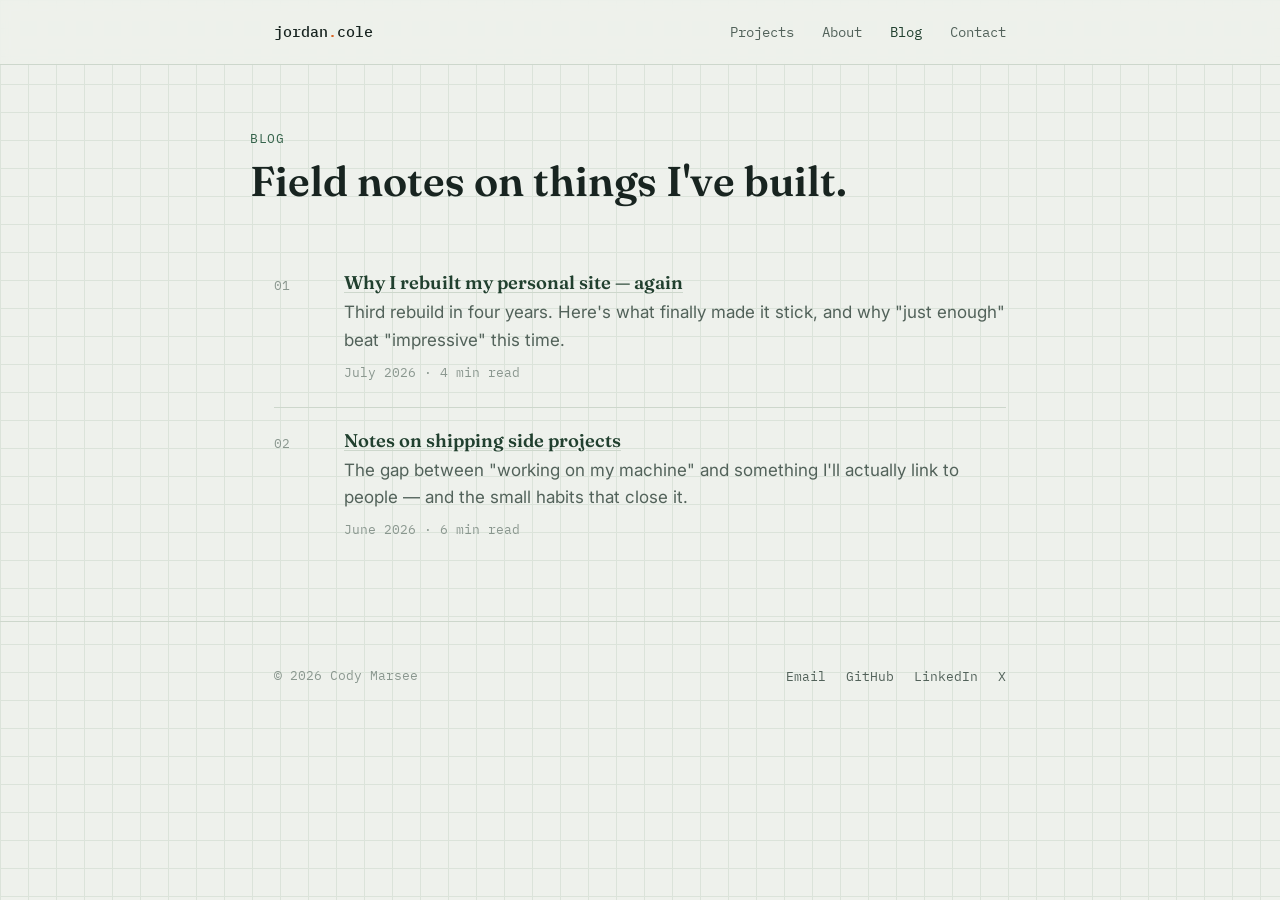
==== blog/index.html @ e90c06a2 "Initial site" ====
<!doctype html>
<html lang="en">
  <head>
    <meta charset="UTF-8" />
    <meta name="viewport" content="width=device-width, initial-scale=1.0" />
    <title>Blog — Cody Marsee</title>
    <meta
      name="description"
      content="Writing on the tools I build and how they came together."
    />
    <link rel="preconnect" href="https://fonts.googleapis.com" />
    <link
      href="https://fonts.googleapis.com/css2?family=Fraunces:opsz,wght@9..144,500;9..144,600&family=Inter:wght@400;500;600&family=IBM+Plex+Mono:wght@400;500&display=swap"
      rel="stylesheet"
    />
    <link rel="stylesheet" href="../css/style.css" />
  </head>
  <body>
    <header class="site-header">
      <div class="wrap">
        <a href="../index.html" class="logo"
          >jordan<span class="dot">.</span>cole</a
        >
        <button
          class="nav-toggle"
          aria-expanded="false"
          aria-label="Toggle navigation"
        >
          Menu
        </button>
        <ul class="nav-links">
          <li><a href="../index.html#projects">Projects</a></li>
          <li><a href="../index.html#about">About</a></li>
          <li><a href="index.html" aria-current="page">Blog</a></li>
          <li><a href="../index.html#contact">Contact</a></li>
        </ul>
      </div>
    </header>

    <main>
      <div class="wrap page-head">
        <span class="eyebrow">Blog</span>
        <h1>Field notes on things I've built.</h1>
      </div>

      <section class="block" style="border-top: none; padding-top: 0">
        <div class="wrap">
          <div class="entry post-entry" data-reveal>
            <span class="index-num">01</span>
            <div>
              <h3>
                <a href="why-i-rebuilt-my-site.html"
                  >Why I rebuilt my personal site — again</a
                >
              </h3>
              <p class="desc">
                Third rebuild in four years. Here's what finally made it stick,
                and why "just enough" beat "impressive" this time.
              </p>
              <span class="meta">July 2026 · 4 min read</span>
            </div>
          </div>

          <div class="entry post-entry" data-reveal>
            <span class="index-num">02</span>
            <div>
              <h3>
                <a href="notes-on-shipping-side-projects.html"
                  >Notes on shipping side projects</a
                >
              </h3>
              <p class="desc">
                The gap between "working on my machine" and something I'll
                actually link to people — and the small habits that close it.
              </p>
              <span class="meta">June 2026 · 6 min read</span>
            </div>
          </div>
        </div>
      </section>
    </main>

    <footer class="site-footer">
      <div class="wrap">
        <span class="copyright">© 2026 Cody Marsee</span>
        <ul class="footer-links">
          <li><a href="mailto:hello@example.com">Email</a></li>
          <li><a href="https://github.com/yourusername">GitHub</a></li>
          <li><a href="https://linkedin.com/in/yourusername">LinkedIn</a></li>
          <li><a href="https://x.com/yourusername">X</a></li>
        </ul>
      </div>
    </footer>

    <script src="../js/main.js"></script>
  </body>
</html>
---- css/style.css ----
/* ==========================================================================
   Tokens
   ========================================================================== */
:root {
  --paper: #eef1ec;
  --paper-line: #dbe3da;
  --surface: #ffffff;
  --ink: #182420;
  --ink-soft: #52625a;
  --ink-faint: #8a978f;
  --accent: #35634b;
  --accent-dark: #21402f;
  --mark: #d9601f;
  --mark-soft: #f3ddc9;
  --border: #cdd7cc;

  --font-display: "Fraunces", Georgia, serif;
  --font-body: "Inter", -apple-system, BlinkMacSystemFont, sans-serif;
  --font-mono: "IBM Plex Mono", "SFMono-Regular", Menlo, monospace;

  --max-width: 780px;
  --radius: 3px;
}

/* ==========================================================================
   Reset & base
   ========================================================================== */
* { box-sizing: border-box; }
html { scroll-behavior: smooth; }
@media (prefers-reduced-motion: reduce) {
  html { scroll-behavior: auto; }
  *, *::before, *::after {
    animation-duration: 0.01ms !important;
    animation-iteration-count: 1 !important;
    transition-duration: 0.01ms !important;
    scroll-behavior: auto !important;
  }
}

body {
  margin: 0;
  background-color: var(--paper);
  background-image:
    linear-gradient(var(--paper-line) 1px, transparent 1px),
    linear-gradient(90deg, var(--paper-line) 1px, transparent 1px);
  background-size: 28px 28px;
  color: var(--ink);
  font-family: var(--font-body);
  font-size: 17px;
  line-height: 1.6;
  -webkit-font-smoothing: antialiased;
}

h1, h2, h3 {
  font-family: var(--font-display);
  font-weight: 600;
  line-height: 1.15;
  margin: 0 0 0.5em;
  color: var(--ink);
}

p { margin: 0 0 1em; }

a {
  color: var(--accent-dark);
  text-decoration-color: var(--border);
  text-underline-offset: 3px;
}
a:hover { color: var(--mark); }

a:focus-visible,
button:focus-visible {
  outline: 2px solid var(--mark);
  outline-offset: 3px;
}

code, kbd {
  font-family: var(--font-mono);
  font-size: 0.9em;
  background: var(--surface);
  border: 1px solid var(--border);
  border-radius: var(--radius);
  padding: 0.1em 0.4em;
}

img { max-width: 100%; display: block; }

.wrap {
  max-width: var(--max-width);
  margin: 0 auto;
  padding: 0 24px;
}

.eyebrow {
  font-family: var(--font-mono);
  font-size: 13px;
  letter-spacing: 0.04em;
  color: var(--accent);
  text-transform: uppercase;
  margin-bottom: 0.6em;
  display: block;
}

/* ==========================================================================
   Site header / nav
   ========================================================================== */
.site-header {
  border-bottom: 1px solid var(--border);
  background: rgba(238, 241, 236, 0.85);
  backdrop-filter: blur(6px);
  position: sticky;
  top: 0;
  z-index: 20;
}

.site-header .wrap {
  display: flex;
  align-items: center;
  justify-content: space-between;
  height: 64px;
}

.logo {
  font-family: var(--font-mono);
  font-weight: 500;
  font-size: 15px;
  color: var(--ink);
  text-decoration: none;
}
.logo .dot { color: var(--mark); }

.nav-links {
  display: flex;
  gap: 28px;
  list-style: none;
  margin: 0;
  padding: 0;
}
.nav-links a {
  font-family: var(--font-mono);
  font-size: 14px;
  text-decoration: none;
  color: var(--ink-soft);
}
.nav-links a:hover,
.nav-links a[aria-current="page"] { color: var(--accent-dark); }

.nav-toggle { display: none; }

@media (max-width: 620px) {
  .nav-links {
    position: fixed;
    inset: 64px 0 auto 0;
    background: var(--paper);
    border-bottom: 1px solid var(--border);
    flex-direction: column;
    padding: 20px 24px;
    gap: 16px;
    transform: translateY(-8px);
    opacity: 0;
    pointer-events: none;
    transition: transform 0.18s ease, opacity 0.18s ease;
  }
  .nav-links.open {
    transform: translateY(0);
    opacity: 1;
    pointer-events: auto;
  }
  .nav-toggle {
    display: inline-flex;
    align-items: center;
    gap: 8px;
    background: none;
    border: 1px solid var(--border);
    border-radius: var(--radius);
    padding: 6px 10px;
    font-family: var(--font-mono);
    font-size: 13px;
    color: var(--ink);
    cursor: pointer;
  }
}

/* ==========================================================================
   Hero
   ========================================================================== */
.hero {
  padding: 96px 0 64px;
}

.hero h1 {
  font-size: clamp(2.4rem, 5vw, 3.6rem);
  max-width: 11ch;
}

.hero .role {
  color: var(--accent);
}

.hero p.lede {
  max-width: 46ch;
  color: var(--ink-soft);
  font-size: 1.1rem;
}

.status-line {
  margin-top: 28px;
  font-family: var(--font-mono);
  font-size: 14px;
  color: var(--ink-soft);
  display: inline-flex;
  align-items: center;
  border: 1px solid var(--border);
  background: var(--surface);
  border-radius: var(--radius);
  padding: 8px 14px;
}
.status-line .prompt { color: var(--mark); margin-right: 8px; }
.status-line .cursor {
  display: inline-block;
  width: 8px;
  height: 1em;
  background: var(--ink);
  margin-left: 6px;
  animation: blink 1s steps(1) infinite;
  vertical-align: text-bottom;
}
@keyframes blink { 50% { opacity: 0; } }

.hero-links {
  margin-top: 28px;
  display: flex;
  gap: 14px;
  flex-wrap: wrap;
}

.btn {
  font-family: var(--font-mono);
  font-size: 14px;
  text-decoration: none;
  padding: 10px 18px;
  border-radius: var(--radius);
  border: 1px solid var(--ink);
  color: var(--ink);
  display: inline-block;
  transition: background 0.15s ease, color 0.15s ease, transform 0.15s ease;
}
.btn:hover { background: var(--ink); color: var(--paper); transform: translateY(-1px); }
.btn.primary { background: var(--accent); border-color: var(--accent); color: #fff; }
.btn.primary:hover { background: var(--accent-dark); border-color: var(--accent-dark); }

/* ==========================================================================
   Sections
   ========================================================================== */
section.block {
  padding: 56px 0;
  border-top: 1px solid var(--border);
}

.section-head {
  display: flex;
  align-items: baseline;
  justify-content: space-between;
  margin-bottom: 32px;
  gap: 16px;
}
.section-head h2 { font-size: 1.6rem; margin: 0; }
.section-head .view-all {
  font-family: var(--font-mono);
  font-size: 13px;
  white-space: nowrap;
}

.tags {
  display: flex;
  flex-wrap: wrap;
  gap: 8px;
  margin: 12px 0 0;
  padding: 0;
  list-style: none;
}
.tag {
  font-family: var(--font-mono);
  font-size: 12px;
  color: var(--ink-soft);
  background: var(--surface);
  border: 1px solid var(--border);
  border-radius: 999px;
  padding: 3px 10px;
}

/* Index-numbered entries (projects, posts) */
.entry {
  display: grid;
  grid-template-columns: 52px 1fr;
  gap: 18px;
  padding: 22px 0;
  border-top: 1px solid var(--border);
}
.entry:first-of-type { border-top: none; }
.entry .index-num {
  font-family: var(--font-mono);
  font-size: 13px;
  color: var(--ink-faint);
  padding-top: 4px;
}
.entry h3 { font-size: 1.15rem; margin-bottom: 6px; }
.entry .desc { color: var(--ink-soft); margin-bottom: 10px; }
.entry .meta {
  font-family: var(--font-mono);
  font-size: 12.5px;
  color: var(--ink-faint);
}
.entry .links { margin-top: 10px; display: flex; gap: 16px; }
.entry .links a { font-size: 14px; font-weight: 500; }

@media (max-width: 480px) {
  .entry { grid-template-columns: 1fr; }
  .entry .index-num { padding-top: 0; }
}

/* About */
.about-grid {
  display: grid;
  grid-template-columns: 1fr;
  gap: 8px;
}
.skill-list {
  display: flex;
  flex-wrap: wrap;
  gap: 8px;
  margin-top: 18px;
  padding: 0;
  list-style: none;
}

/* Footer */
.site-footer {
  border-top: 1px solid var(--border);
  padding: 40px 0 64px;
}
.site-footer .wrap {
  display: flex;
  justify-content: space-between;
  align-items: center;
  flex-wrap: wrap;
  gap: 16px;
}
.footer-links { display: flex; gap: 20px; list-style: none; margin: 0; padding: 0; }
.footer-links a {
  font-family: var(--font-mono);
  font-size: 13px;
  text-decoration: none;
  color: var(--ink-soft);
}
.copyright {
  font-family: var(--font-mono);
  font-size: 12.5px;
  color: var(--ink-faint);
}

/* ==========================================================================
   Blog index & posts
   ========================================================================== */
.page-head {
  padding: 64px 0 24px;
}
.page-head h1 { font-size: clamp(2rem, 4vw, 2.6rem); }

.post-entry .desc { margin-bottom: 4px; }

.post article {
  padding: 48px 0 80px;
}
.post .post-meta {
  font-family: var(--font-mono);
  font-size: 13px;
  color: var(--ink-faint);
  margin-bottom: 8px;
}
.post h1 { font-size: clamp(1.9rem, 4vw, 2.5rem); max-width: 18ch; }
.post .content { max-width: 62ch; }
.post .content h2 { font-size: 1.35rem; margin-top: 1.6em; }
.post .content p { color: var(--ink-soft); }
.post .content blockquote {
  margin: 1.4em 0;
  padding: 4px 0 4px 18px;
  border-left: 3px solid var(--accent);
  color: var(--ink-soft);
  font-style: italic;
}
.back-link {
  font-family: var(--font-mono);
  font-size: 14px;
  display: inline-block;
  margin-bottom: 8px;
}

/* Reveal-on-scroll */
[data-reveal] {
  opacity: 0;
  transform: translateY(10px);
  transition: opacity 0.5s ease, transform 0.5s ease;
}
[data-reveal].revealed {
  opacity: 1;
  transform: translateY(0);
}
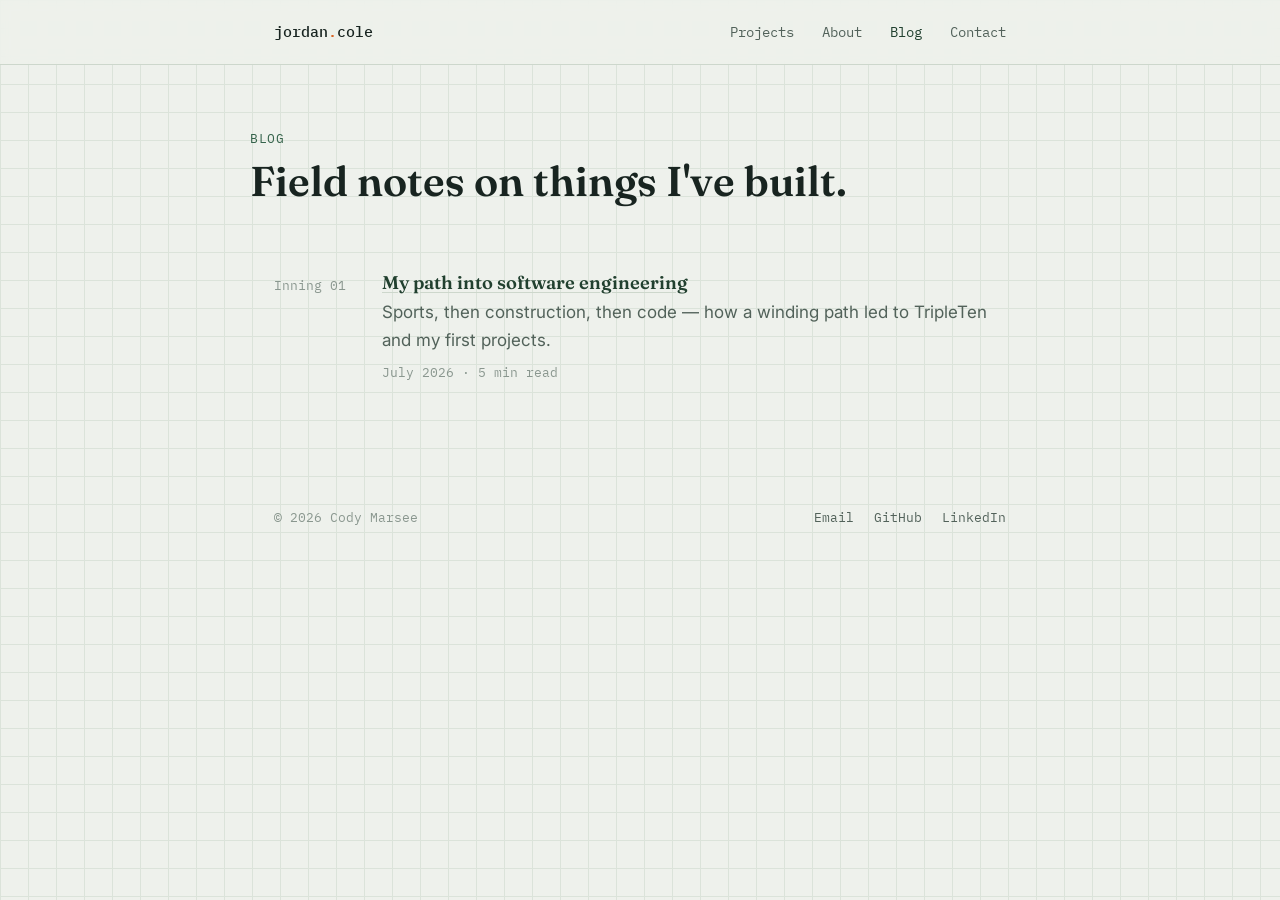
==== commit db6ae0cf: "Add first blog post, remove placeholders" ====
--- a/blog/index.html
+++ b/blog/index.html
@@ -46,34 +46,18 @@
       <section class="block" style="border-top: none; padding-top: 0">
         <div class="wrap">
           <div class="entry post-entry" data-reveal>
-            <span class="index-num">01</span>
+            <span class="index-num">Inning 01</span>
             <div>
               <h3>
-                <a href="why-i-rebuilt-my-site.html"
-                  >Why I rebuilt my personal site — again</a
+                <a href="my-path-into-software-engineering.html"
+                  >My path into software engineering</a
                 >
               </h3>
               <p class="desc">
-                Third rebuild in four years. Here's what finally made it stick,
-                and why "just enough" beat "impressive" this time.
+                Sports, then construction, then code — how a winding path led to
+                TripleTen and my first projects.
               </p>
-              <span class="meta">July 2026 · 4 min read</span>
-            </div>
-          </div>
-
-          <div class="entry post-entry" data-reveal>
-            <span class="index-num">02</span>
-            <div>
-              <h3>
-                <a href="notes-on-shipping-side-projects.html"
-                  >Notes on shipping side projects</a
-                >
-              </h3>
-              <p class="desc">
-                The gap between "working on my machine" and something I'll
-                actually link to people — and the small habits that close it.
-              </p>
-              <span class="meta">June 2026 · 6 min read</span>
+              <span class="meta">July 2026 · 5 min read</span>
             </div>
           </div>
         </div>
@@ -84,10 +68,9 @@
       <div class="wrap">
         <span class="copyright">© 2026 Cody Marsee</span>
         <ul class="footer-links">
-          <li><a href="mailto:hello@example.com">Email</a></li>
-          <li><a href="https://github.com/yourusername">GitHub</a></li>
-          <li><a href="https://linkedin.com/in/yourusername">LinkedIn</a></li>
-          <li><a href="https://x.com/yourusername">X</a></li>
+          <li><a href="mailto:cmarsee@alumni.iu.edu">Email</a></li>
+          <li><a href="https://github.com/cmarsee-blip">GitHub</a></li>
+          <li><a href="https://linkedin.com/in/codymarsee">LinkedIn</a></li>
         </ul>
       </div>
     </footer>
--- a/css/style.css
+++ b/css/style.css
@@ -25,11 +25,19 @@
 /* ==========================================================================
    Reset & base
    ========================================================================== */
-* { box-sizing: border-box; }
-html { scroll-behavior: smooth; }
+* {
+  box-sizing: border-box;
+}
+html {
+  scroll-behavior: smooth;
+}
 @media (prefers-reduced-motion: reduce) {
-  html { scroll-behavior: auto; }
-  *, *::before, *::after {
+  html {
+    scroll-behavior: auto;
+  }
+  *,
+  *::before,
+  *::after {
     animation-duration: 0.01ms !important;
     animation-iteration-count: 1 !important;
     transition-duration: 0.01ms !important;
@@ -51,7 +59,9 @@
   -webkit-font-smoothing: antialiased;
 }
 
-h1, h2, h3 {
+h1,
+h2,
+h3 {
   font-family: var(--font-display);
   font-weight: 600;
   line-height: 1.15;
@@ -59,14 +69,18 @@
   color: var(--ink);
 }
 
-p { margin: 0 0 1em; }
+p {
+  margin: 0 0 1em;
+}
 
 a {
   color: var(--accent-dark);
   text-decoration-color: var(--border);
   text-underline-offset: 3px;
 }
-a:hover { color: var(--mark); }
+a:hover {
+  color: var(--mark);
+}
 
 a:focus-visible,
 button:focus-visible {
@@ -74,7 +88,8 @@
   outline-offset: 3px;
 }
 
-code, kbd {
+code,
+kbd {
   font-family: var(--font-mono);
   font-size: 0.9em;
   background: var(--surface);
@@ -83,7 +98,10 @@
   padding: 0.1em 0.4em;
 }
 
-img { max-width: 100%; display: block; }
+img {
+  max-width: 100%;
+  display: block;
+}
 
 .wrap {
   max-width: var(--max-width);
@@ -127,7 +145,9 @@
   color: var(--ink);
   text-decoration: none;
 }
-.logo .dot { color: var(--mark); }
+.logo .dot {
+  color: var(--mark);
+}
 
 .nav-links {
   display: flex;
@@ -143,9 +163,13 @@
   color: var(--ink-soft);
 }
 .nav-links a:hover,
-.nav-links a[aria-current="page"] { color: var(--accent-dark); }
-
-.nav-toggle { display: none; }
+.nav-links a[aria-current="page"] {
+  color: var(--accent-dark);
+}
+
+.nav-toggle {
+  display: none;
+}
 
 @media (max-width: 620px) {
   .nav-links {
@@ -159,7 +183,9 @@
     transform: translateY(-8px);
     opacity: 0;
     pointer-events: none;
-    transition: transform 0.18s ease, opacity 0.18s ease;
+    transition:
+      transform 0.18s ease,
+      opacity 0.18s ease;
   }
   .nav-links.open {
     transform: translateY(0);
@@ -215,7 +241,10 @@
   border-radius: var(--radius);
   padding: 8px 14px;
 }
-.status-line .prompt { color: var(--mark); margin-right: 8px; }
+.status-line .prompt {
+  color: var(--mark);
+  margin-right: 8px;
+}
 .status-line .cursor {
   display: inline-block;
   width: 8px;
@@ -225,7 +254,11 @@
   animation: blink 1s steps(1) infinite;
   vertical-align: text-bottom;
 }
-@keyframes blink { 50% { opacity: 0; } }
+@keyframes blink {
+  50% {
+    opacity: 0;
+  }
+}
 
 .hero-links {
   margin-top: 28px;
@@ -243,11 +276,25 @@
   border: 1px solid var(--ink);
   color: var(--ink);
   display: inline-block;
-  transition: background 0.15s ease, color 0.15s ease, transform 0.15s ease;
-}
-.btn:hover { background: var(--ink); color: var(--paper); transform: translateY(-1px); }
-.btn.primary { background: var(--accent); border-color: var(--accent); color: #fff; }
-.btn.primary:hover { background: var(--accent-dark); border-color: var(--accent-dark); }
+  transition:
+    background 0.15s ease,
+    color 0.15s ease,
+    transform 0.15s ease;
+}
+.btn:hover {
+  background: var(--ink);
+  color: var(--paper);
+  transform: translateY(-1px);
+}
+.btn.primary {
+  background: var(--accent);
+  border-color: var(--accent);
+  color: #fff;
+}
+.btn.primary:hover {
+  background: var(--accent-dark);
+  border-color: var(--accent-dark);
+}
 
 /* ==========================================================================
    Sections
@@ -264,7 +311,10 @@
   margin-bottom: 32px;
   gap: 16px;
 }
-.section-head h2 { font-size: 1.6rem; margin: 0; }
+.section-head h2 {
+  font-size: 1.6rem;
+  margin: 0;
+}
 .section-head .view-all {
   font-family: var(--font-mono);
   font-size: 13px;
@@ -292,31 +342,50 @@
 /* Index-numbered entries (projects, posts) */
 .entry {
   display: grid;
-  grid-template-columns: 52px 1fr;
+  grid-template-columns: 90px 1fr;
   gap: 18px;
   padding: 22px 0;
   border-top: 1px solid var(--border);
 }
-.entry:first-of-type { border-top: none; }
+.entry:first-of-type {
+  border-top: none;
+}
 .entry .index-num {
   font-family: var(--font-mono);
   font-size: 13px;
   color: var(--ink-faint);
   padding-top: 4px;
 }
-.entry h3 { font-size: 1.15rem; margin-bottom: 6px; }
-.entry .desc { color: var(--ink-soft); margin-bottom: 10px; }
+.entry h3 {
+  font-size: 1.15rem;
+  margin-bottom: 6px;
+}
+.entry .desc {
+  color: var(--ink-soft);
+  margin-bottom: 10px;
+}
 .entry .meta {
   font-family: var(--font-mono);
   font-size: 12.5px;
   color: var(--ink-faint);
 }
-.entry .links { margin-top: 10px; display: flex; gap: 16px; }
-.entry .links a { font-size: 14px; font-weight: 500; }
+.entry .links {
+  margin-top: 10px;
+  display: flex;
+  gap: 16px;
+}
+.entry .links a {
+  font-size: 14px;
+  font-weight: 500;
+}
 
 @media (max-width: 480px) {
-  .entry { grid-template-columns: 1fr; }
-  .entry .index-num { padding-top: 0; }
+  .entry {
+    grid-template-columns: 1fr;
+  }
+  .entry .index-num {
+    padding-top: 0;
+  }
 }
 
 /* About */
@@ -336,7 +405,6 @@
 
 /* Footer */
 .site-footer {
-  border-top: 1px solid var(--border);
   padding: 40px 0 64px;
 }
 .site-footer .wrap {
@@ -346,7 +414,13 @@
   flex-wrap: wrap;
   gap: 16px;
 }
-.footer-links { display: flex; gap: 20px; list-style: none; margin: 0; padding: 0; }
+.footer-links {
+  display: flex;
+  gap: 20px;
+  list-style: none;
+  margin: 0;
+  padding: 0;
+}
 .footer-links a {
   font-family: var(--font-mono);
   font-size: 13px;
@@ -365,9 +439,13 @@
 .page-head {
   padding: 64px 0 24px;
 }
-.page-head h1 { font-size: clamp(2rem, 4vw, 2.6rem); }
-
-.post-entry .desc { margin-bottom: 4px; }
+.page-head h1 {
+  font-size: clamp(2rem, 4vw, 2.6rem);
+}
+
+.post-entry .desc {
+  margin-bottom: 4px;
+}
 
 .post article {
   padding: 48px 0 80px;
@@ -378,10 +456,20 @@
   color: var(--ink-faint);
   margin-bottom: 8px;
 }
-.post h1 { font-size: clamp(1.9rem, 4vw, 2.5rem); max-width: 18ch; }
-.post .content { max-width: 62ch; }
-.post .content h2 { font-size: 1.35rem; margin-top: 1.6em; }
-.post .content p { color: var(--ink-soft); }
+.post h1 {
+  font-size: clamp(1.9rem, 4vw, 2.5rem);
+  max-width: 18ch;
+}
+.post .content {
+  max-width: 62ch;
+}
+.post .content h2 {
+  font-size: 1.35rem;
+  margin-top: 1.6em;
+}
+.post .content p {
+  color: var(--ink-soft);
+}
 .post .content blockquote {
   margin: 1.4em 0;
   padding: 4px 0 4px 18px;
@@ -400,9 +488,31 @@
 [data-reveal] {
   opacity: 0;
   transform: translateY(10px);
-  transition: opacity 0.5s ease, transform 0.5s ease;
+  transition:
+    opacity 0.5s ease,
+    transform 0.5s ease;
 }
 [data-reveal].revealed {
   opacity: 1;
   transform: translateY(0);
 }
+
+/* Baseball stitch divider */
+.stitch-divider {
+  display: flex;
+  justify-content: center;
+  padding: 0;
+}
+.stitch-divider svg {
+  width: 500px;
+  display: block;
+}
+.stitch-divider .stitch-base {
+  stroke: var(--border);
+  stroke-width: 1;
+}
+.stitch-divider .stitch-tick {
+  stroke: var(--mark);
+  stroke-width: 1.3;
+  stroke-linecap: round;
+}
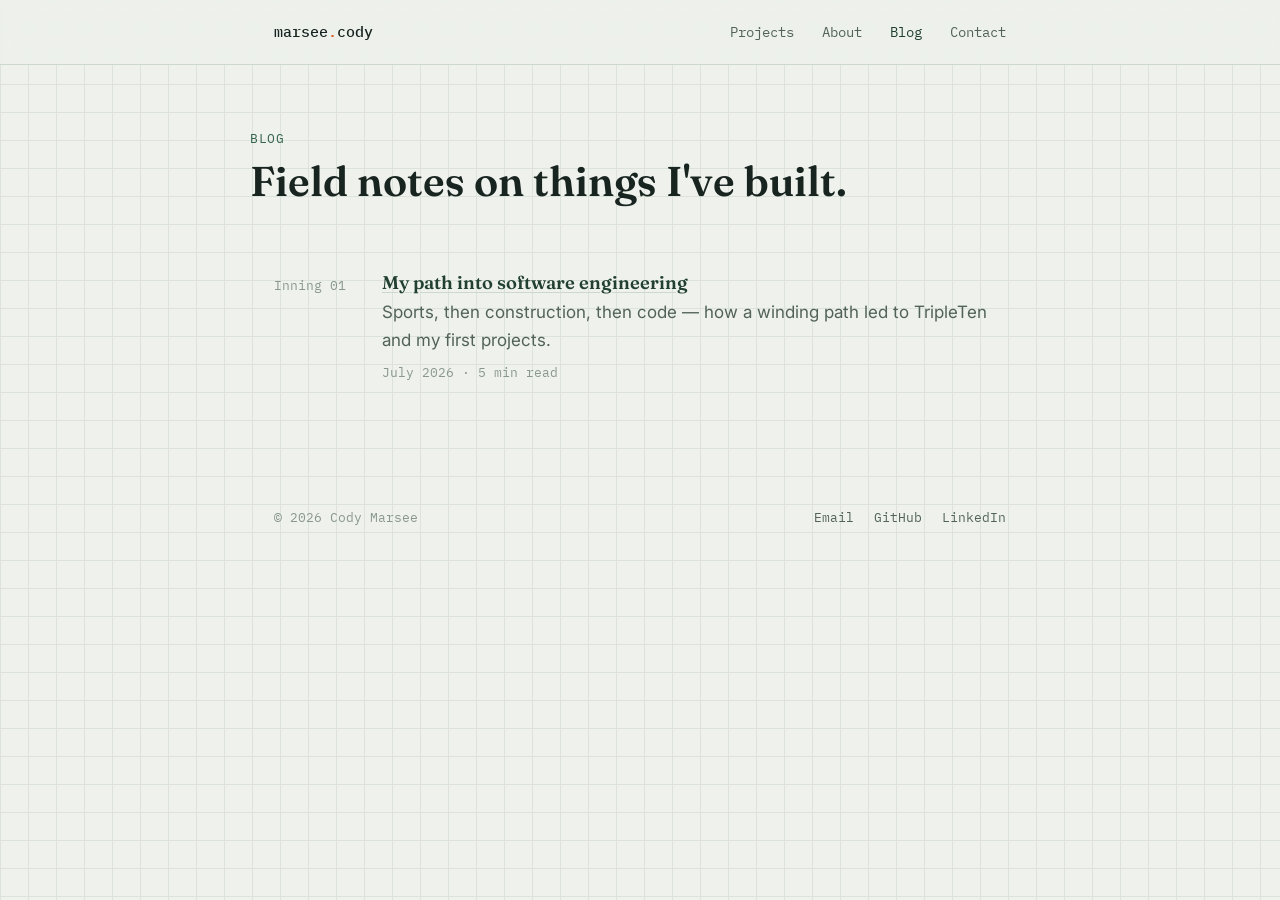
==== commit 7cf417d0: "Entered 1st Blog" ====
--- a/blog/index.html
+++ b/blog/index.html
@@ -19,7 +19,7 @@
     <header class="site-header">
       <div class="wrap">
         <a href="../index.html" class="logo"
-          >jordan<span class="dot">.</span>cole</a
+          >marsee<span class="dot">.</span>cody</a
         >
         <button
           class="nav-toggle"
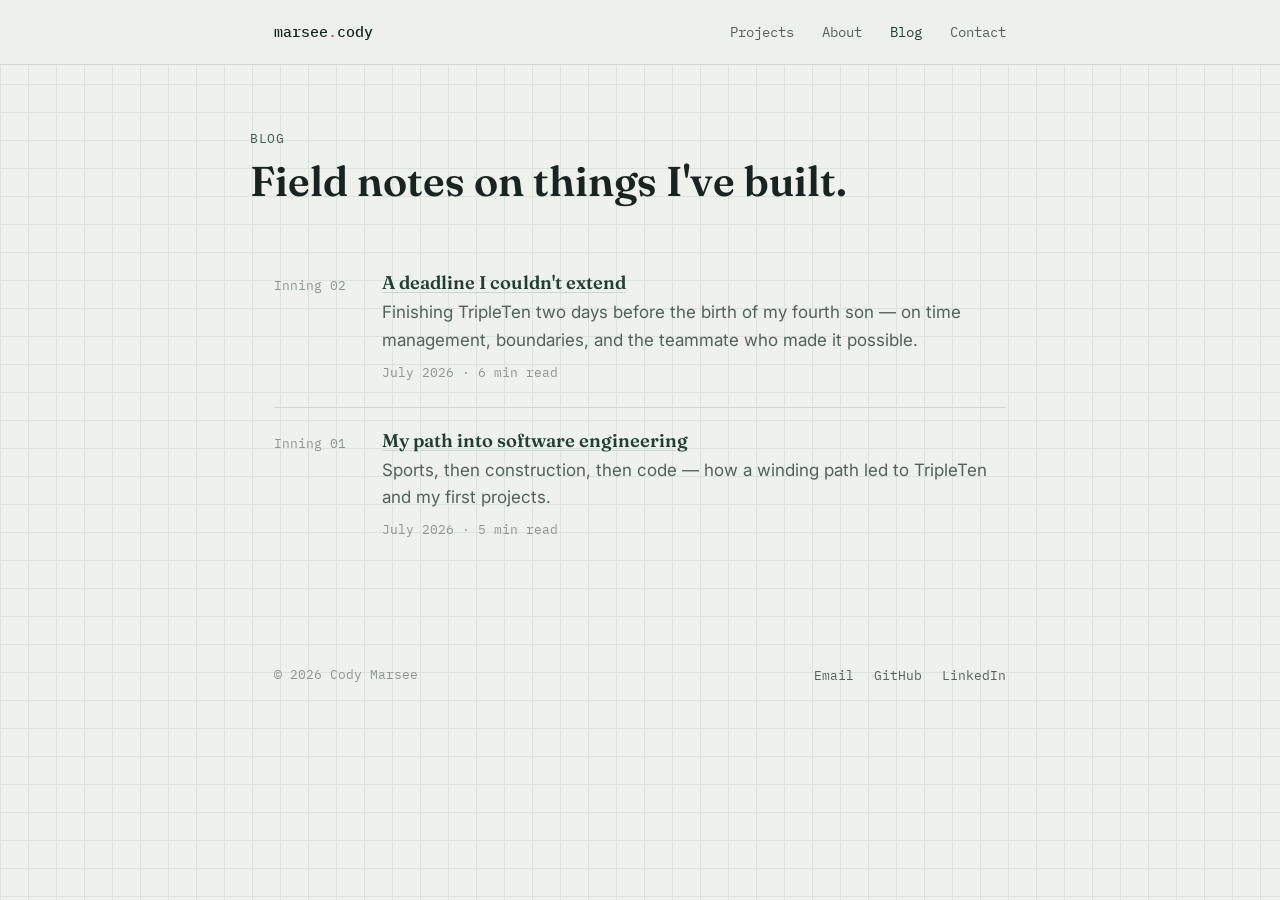
==== commit 41e8d8fa: "Add second blog post" ====
--- a/blog/index.html
+++ b/blog/index.html
@@ -46,6 +46,22 @@
       <section class="block" style="border-top: none; padding-top: 0">
         <div class="wrap">
           <div class="entry post-entry" data-reveal>
+            <span class="index-num">Inning 02</span>
+            <div>
+              <h3>
+                <a href="a-deadline-i-couldnt-extend.html"
+                  >A deadline I couldn't extend</a
+                >
+              </h3>
+              <p class="desc">
+                Finishing TripleTen two days before the birth of my fourth son —
+                on time management, boundaries, and the teammate who made it
+                possible.
+              </p>
+              <span class="meta">July 2026 · 6 min read</span>
+            </div>
+          </div>
+          <div class="entry post-entry" data-reveal>
             <span class="index-num">Inning 01</span>
             <div>
               <h3>
@@ -68,7 +84,7 @@
       <div class="wrap">
         <span class="copyright">© 2026 Cody Marsee</span>
         <ul class="footer-links">
-          <li><a href="mailto:cmarsee@alumni.iu.edu">Email</a></li>
+          <li><a href="mailto:codymarsee@proton.me">Email</a></li>
           <li><a href="https://github.com/cmarsee-blip">GitHub</a></li>
           <li><a href="https://linkedin.com/in/codymarsee">LinkedIn</a></li>
         </ul>
